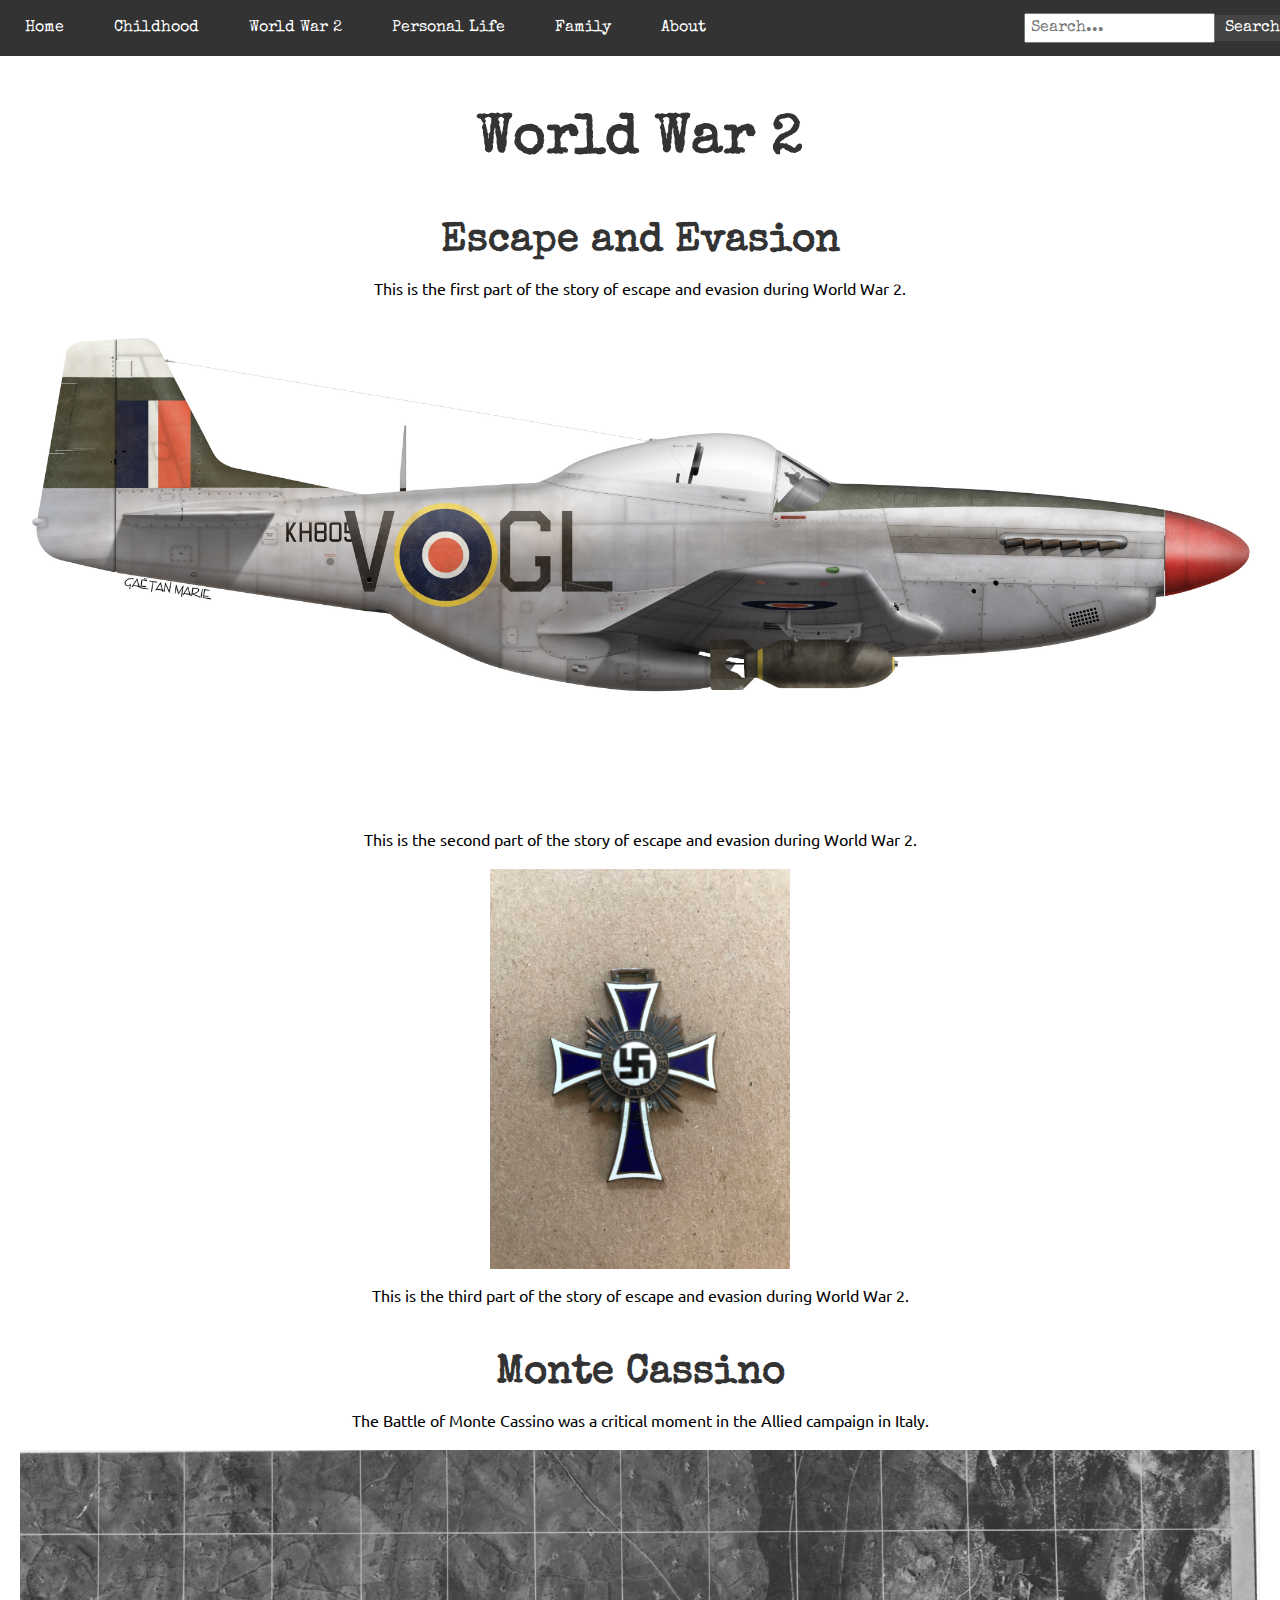
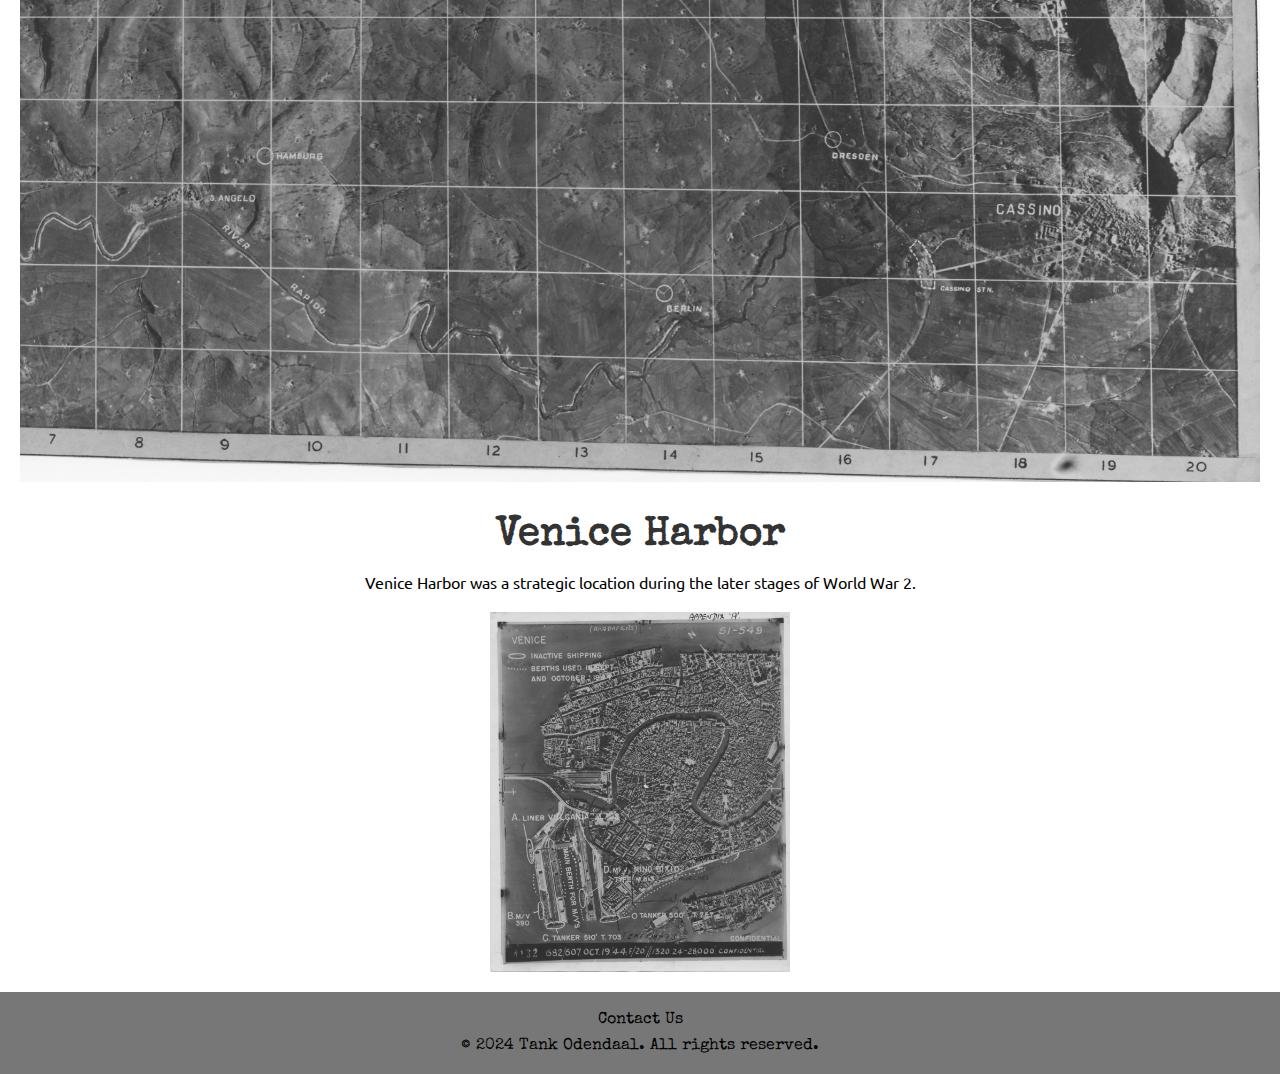
==== pages/ww2.html @ aad46f2b "first commit" ====
<!DOCTYPE html>
<html lang="en">
<head>
    <meta charset="UTF-8">
    <meta name="viewport" content="width=device-width, initial-scale=1.0">
    <link href="https://fonts.googleapis.com/css2?family=Special+Elite&family=Ubuntu:wght@400;700&display=swap" rel="stylesheet">
    <link rel="stylesheet" href="../assets/css/style.css">
    <title>World War 2</title>

</head>
<body class="pad-page">
    <!-- Navigation Bar -->
    <script src="../assets/js/navbar.js"></script>
    <script>
        createNavBar();
    </script>

    <!-- Main Content Area -->
    <main class="center-content">
        <h1>World War 2</h1>
        
        <section id="escape_evasion">
            <h2>Escape and Evasion</h2>
            <div id="escape_evasion_content"></div>
        </section>

        <section id="monte_cassino">
            <h2>Monte Cassino</h2>
            <div id="monte_cassino_content"></div>
        </section>

        <section id="venice_harbor">
            <h2>Venice Harbor</h2>
            <div id="venice_harbor_content"></div>
        </section>
    </main>

    <!-- Footer -->
    <footer>
        <p>Contact Us</p>
        <div class="social-media-icons">
            <!-- Social media links here -->
        </div>
        <p>&copy; 2024 Tank Odendaal. All rights reserved.</p>
    </footer>

    <!-- JavaScript -->
    <script src="../assets/js/scripts.js"></script>
    <script>
        document.addEventListener('DOMContentLoaded', function() {
            // Load content for Escape and Evasion section
            const escapeEvasionContent = document.getElementById('escape_evasion_content');

            fetch('../catalog.json')
                .then(response => response.json())
                .then(data => {

                    const escapeTexts = ['escape_evasion_text1'];
                    escapeTexts.forEach(id => {
                        const entry = data.find(item => item.id === id);
                        if (entry) {
                            const paragraph = document.createElement('p');
                            paragraph.textContent = entry.content;
                            escapeEvasionContent.appendChild(paragraph);
                        }
                    });
                    const escapeImages = ['escape_evasion_image1'];
                    escapeImages.forEach(id => {
                        const entry = data.find(item => item.id === id);
                        if (entry && entry.reference.length > 0) {
                            const image = document.createElement('img');
                            image.src = entry.reference[0];
                            image.alt = entry.name;
                            image.style.width = '100%'; 
                            image.style.display = 'block';
                            image.style.marginTop = '20px';
                            image.style.marginLeft = 'auto';
                            image.style.marginRight = 'auto';
                            escapeEvasionContent.appendChild(image);
                        }
                    });
                    

                    const escapeTexts1 = ['escape_evasion_text2'];
                    escapeTexts1.forEach(id => {
                        const entry = data.find(item => item.id === id);
                        if (entry) {
                            const paragraph = document.createElement('p');
                            paragraph.textContent = entry.content;
                            escapeEvasionContent.appendChild(paragraph);
                        }
                    });

                    const escapeImages1 = ['escape_evasion_image2'];
                    escapeImages1.forEach(id => {
                        const entry = data.find(item => item.id === id);
                        if (entry && entry.reference.length > 0) {
                            const image = document.createElement('img');
                            image.src = entry.reference[0];
                            image.alt = entry.name;
                            image.style.maxWidth = '300px';
                            image.style.display = 'block';
                            image.style.marginTop = '20px';
                            image.style.marginLeft = 'auto';
                            image.style.marginRight = 'auto';
                            escapeEvasionContent.appendChild(image);
                        }
                    });
                    const escapeTexts2 = ['escape_evasion_text3'];
                    escapeTexts2.forEach(id => {
                        const entry = data.find(item => item.id === id);
                        if (entry) {
                            const paragraph = document.createElement('p');
                            paragraph.textContent = entry.content;
                            escapeEvasionContent.appendChild(paragraph);
                        }
                    });

                    // Load content for Monte Cassino section
                    const monteCassinoContent = document.getElementById('monte_cassino_content');
                    const monteCassinoTextEntry = data.find(item => item.id === 'monte_cassino_text');
                    if (monteCassinoTextEntry) {
                        const paragraph = document.createElement('p');
                        paragraph.textContent = monteCassinoTextEntry.content;
                        monteCassinoContent.appendChild(paragraph);
                    }
                    const monteCassinoImageEntry = data.find(item => item.id === 'monte_cassino_image');
                    if (monteCassinoImageEntry && monteCassinoImageEntry.reference.length > 0) {
                        const image = document.createElement('img');
                        image.src = monteCassinoImageEntry.reference[0];
                        image.alt = monteCassinoImageEntry.name;
                        image.style.width = '100%'; 
                        image.style.display = 'block';
                        image.style.marginTop = '20px';
                        image.style.marginLeft = 'auto';
                        image.style.marginRight = 'auto';
                        monteCassinoContent.appendChild(image);
                    }

                    // Load content for Venice Harbor section
                    const veniceHarborContent = document.getElementById('venice_harbor_content');
                    const veniceHarborTextEntry = data.find(item => item.id === 'venice_harbor_text');
                    if (veniceHarborTextEntry) {
                        const paragraph = document.createElement('p');
                        paragraph.textContent = veniceHarborTextEntry.content;
                        veniceHarborContent.appendChild(paragraph);
                    }
                    const veniceHarborImageEntry = data.find(item => item.id === 'venice_harbor_image');
                    if (veniceHarborImageEntry && veniceHarborImageEntry.reference.length > 0) {
                        const image = document.createElement('img');
                        image.src = veniceHarborImageEntry.reference[0];
                        image.alt = veniceHarborImageEntry.name;
                        image.style.maxWidth = '300px';
                        image.style.display = 'block';
                        image.style.marginTop = '20px';
                        image.style.marginLeft = 'auto';
                        image.style.marginRight = 'auto';
                        veniceHarborContent.appendChild(image);
                    }
                });
        });
    </script>
</body>
</html>
---- assets/css/style.css ----
/* Global Styles */

body {
    font-family: 'Ubuntu', sans-serif;
    margin: 0;
    padding: 0;
    display: flex;
    flex-direction: column;
    min-height: 100vh;
}

main.center-content {
    text-align: center;
    flex: 1;
    display: flex;
    flex-direction: column;
    align-items: center;
    justify-content: center;
    padding-top: 1px; /* Reduced padding at the top */
    padding-left: 20px;
    padding-right: 20px;
    padding-bottom: 20px;
}

/* Main Content Area */
main {
    padding-left: 40px; /* Increase this value for more padding */
    padding-right: 20px; /* Optional: balance the padding on the right */
    padding-top: calc(3em + 60px); /* 3em for 3 lines, plus the height of the navbar */
    padding-top: 50px;
    padding-bottom: 20px;
}

.profile-picture {
    max-width: 400px;
    margin-top: 20px;    
    margin-bottom: 20px;
}
/* H1 Styles */
h1 {
    font-family: 'Special Elite', cursive;
    color: #333;
    font-size: 3.5em;  /* Increase font size for H1 */
    margin-bottom: 20px;
    text-align: center;
}
/* Page Specific Styling */
.pad-page h1 {
    margin-top: calc(2em); /* Adjust the margin-top to create space for the fixed navbar */
}
/* H2 Styles */
h2 {
    font-family: 'Special Elite', cursive;
    color: #333;
    margin-bottom: 15px;
    font-size: 2.5em;  /* Increase font size for H1 */
    text-align: center;
}

/* Navigation Bar Styles */
.navbar {
    position: fixed;
    width: 100%;
    padding: 10px 0; /* Add some padding for better appearance */
    display: flex;
    justify-content: space-between;
    align-items: center;
    background-color: #333; /* Dark grey background */
    padding: 10px;
    font-family: 'Special Elite', cursive;
}

.menu {
    list-style: none;
    margin: 0;
    padding: 0;
    display: flex;
}

.menu-item {
    position: relative;
    margin-right: 20px;
}

.menu-item > a {
    color: white;
    text-decoration: none;
    padding: 10px 15px;
    display: block;
}

.menu-item:hover .submenu {
    display: block;
}

.submenu {
    display: none;
    position: absolute;
    top: 100%;
    left: 0;
    background-color: #444;
    list-style: none;
    padding: 0;
    margin: 0;
    min-width: 200px;
}

.submenu li {
    width: 100%;
}

.submenu li a {
    color: white;
    text-decoration: none;
    padding: 10px 15px;
    display: block;
}

.submenu li a:hover {
    background-color: #555;
}

/* Search Bar Styles */
.nav-right {
    display: flex;
    align-items: center;
}

.nav-right input[type="text"] {
    padding: 5px;
    font-size: 16px;
    font-family: 'Special Elite', cursive;
}

.nav-right button {
    padding: 5px 10px;
    font-size: 16px;
    background-color: #444;
    color: white;
    border: none;
    cursor: pointer;
    font-family: 'Special Elite', cursive;
}

.nav-right button:hover {
    background-color: #555;
}

/* Footer Styles */
footer {
    background-color: #777; /* Lighter grey background */
    padding: 20px;
    text-align: center;
    font-family: 'Special Elite', cursive;
}

footer p {
    margin: 0;
}

footer .social-media-icons {
    margin-top: 10px;
}

footer .social-media-icons a {
    margin: 0 10px;
    color: white;
    text-decoration: none;
}
/* Style for the ID input and Search button */
#edit-entry-form div {
    display: flex;
    align-items: center;
}

#editEntryId {
    flex: 1;
    padding: 5px;
    font-size: 16px;
}

#searchEntry {
    padding: 5px 10px;
    font-size: 16px;
    background-color: #444;
    color: white;
    border: none;
    cursor: pointer;
}

#searchEntry:hover {
    background-color: #555;
}

/* Other form elements */
#edit-entry-form input[type="text"],
#edit-entry-form textarea {
    width: 100%;
    padding: 5px;
    margin-top: 5px;
    margin-bottom: 15px;
    font-size: 16px;
}

#edit-entry-form button[type="submit"],
#edit-entry-form button[type="button"] {
    margin-right: 10px;
}


/* Result Item Styles */
.result-item {
    border: 1px solid #ddd;
    padding: 15px;
    margin-bottom: 20px;
    background-color: #f9f9f9;
}

.result-item h2 {
    font-family: 'Special Elite', cursive;
    margin-top: 0;
    color: #333;
}

.result-item p {
    font-family: 'Ubuntu', sans-serif;
    color: #555;
    margin-bottom: 10px;
}

.result-item a {
    font-family: 'Ubuntu', sans-serif;
    color: #007bff;
    text-decoration: none;
    font-weight: bold;
}

.result-item a:hover {
    text-decoration: underline;
}

.result-item p:last-child {
    font-size: 0.9em;
    color: #777;
}
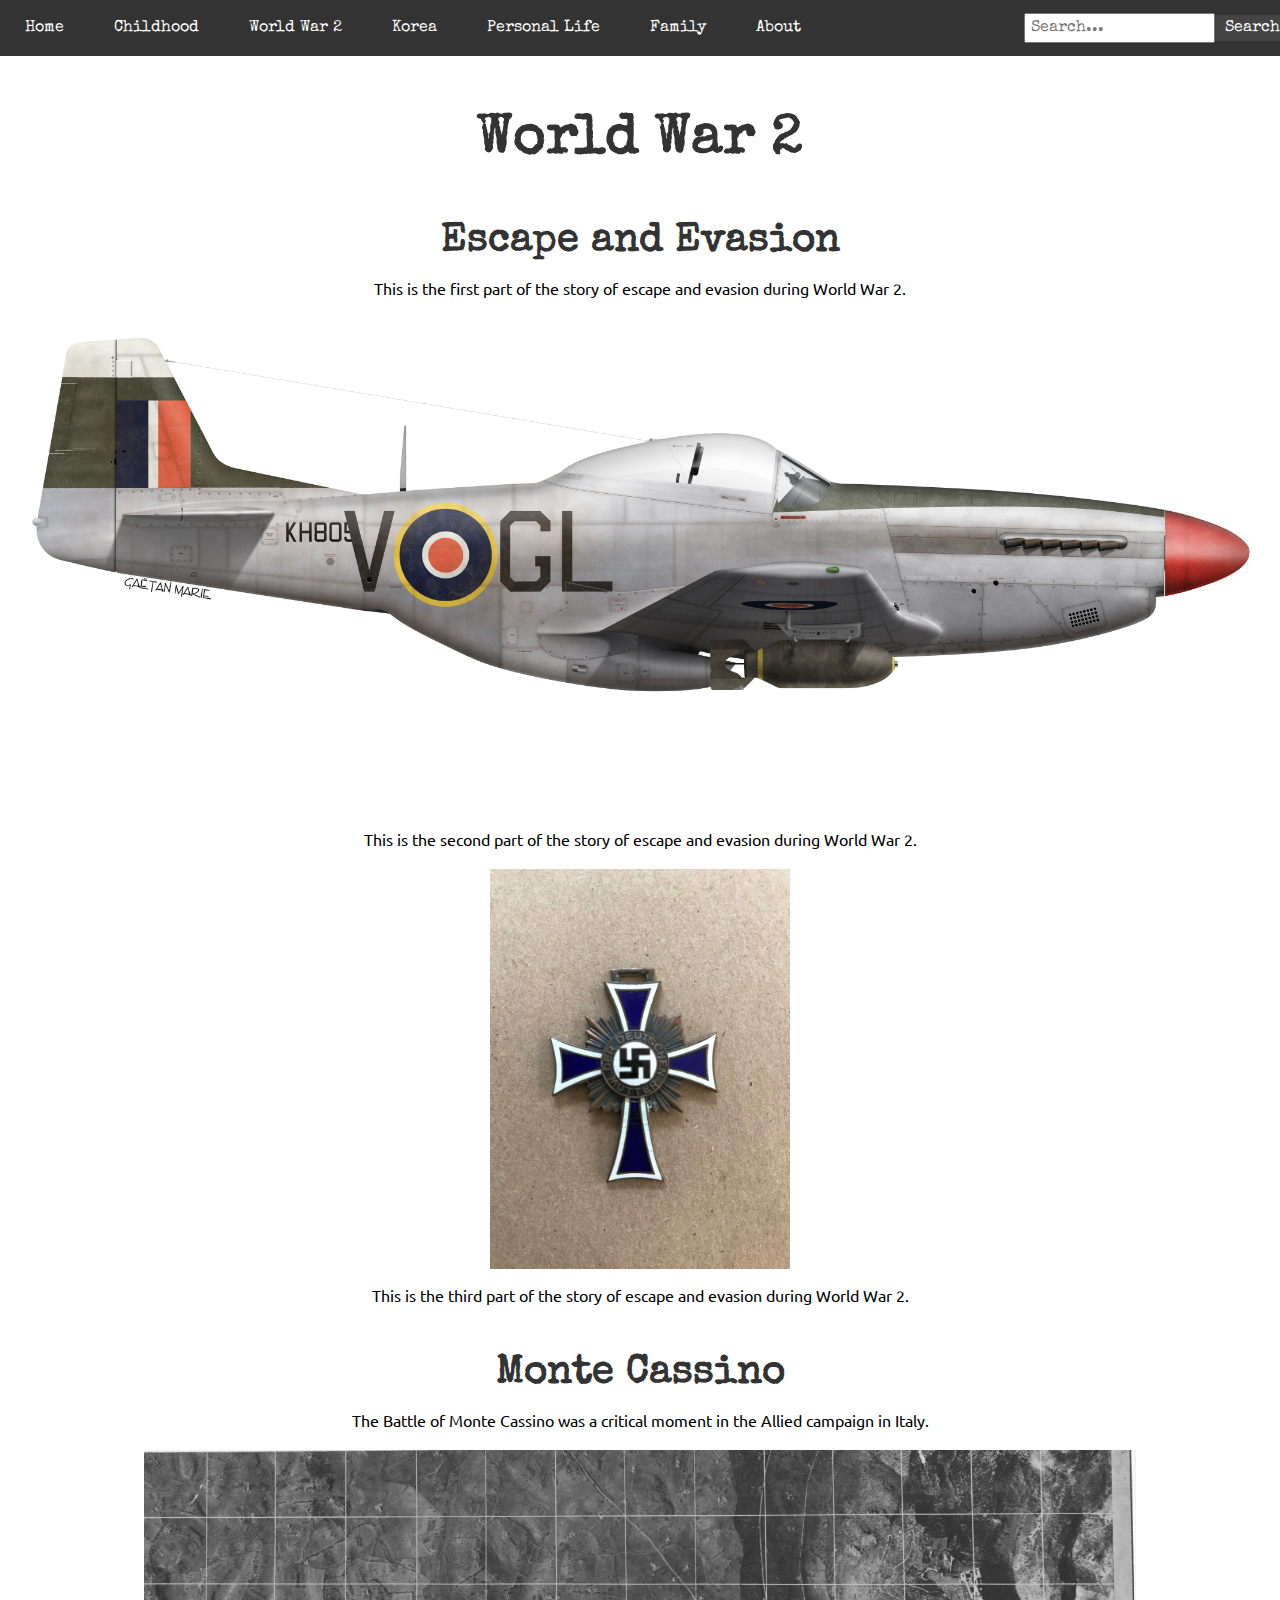
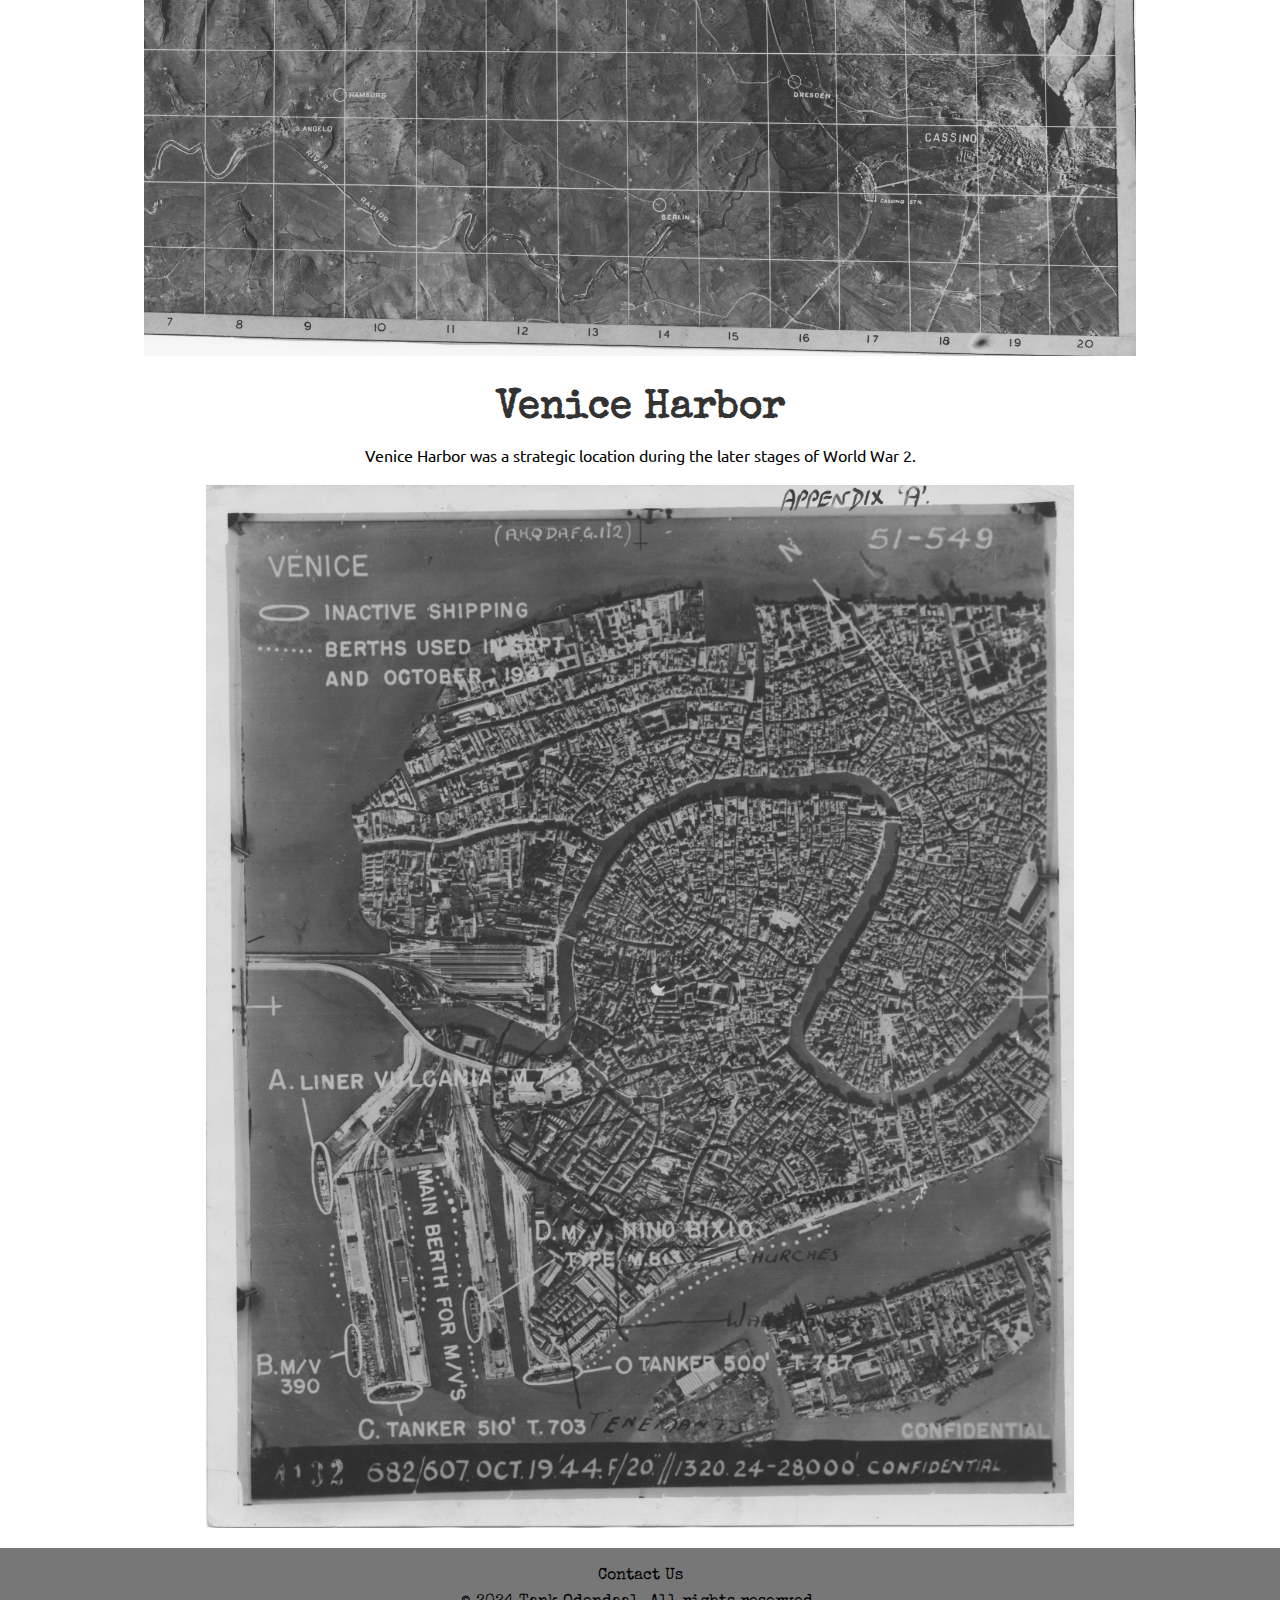
==== commit 9777c719: "korea" ====
--- a/pages/ww2.html
+++ b/pages/ww2.html
@@ -129,7 +129,7 @@
                         const image = document.createElement('img');
                         image.src = monteCassinoImageEntry.reference[0];
                         image.alt = monteCassinoImageEntry.name;
-                        image.style.width = '100%'; 
+                        image.style.width = '80%'; 
                         image.style.display = 'block';
                         image.style.marginTop = '20px';
                         image.style.marginLeft = 'auto';
@@ -150,7 +150,7 @@
                         const image = document.createElement('img');
                         image.src = veniceHarborImageEntry.reference[0];
                         image.alt = veniceHarborImageEntry.name;
-                        image.style.maxWidth = '300px';
+                        image.style.width = '70%';
                         image.style.display = 'block';
                         image.style.marginTop = '20px';
                         image.style.marginLeft = 'auto';
